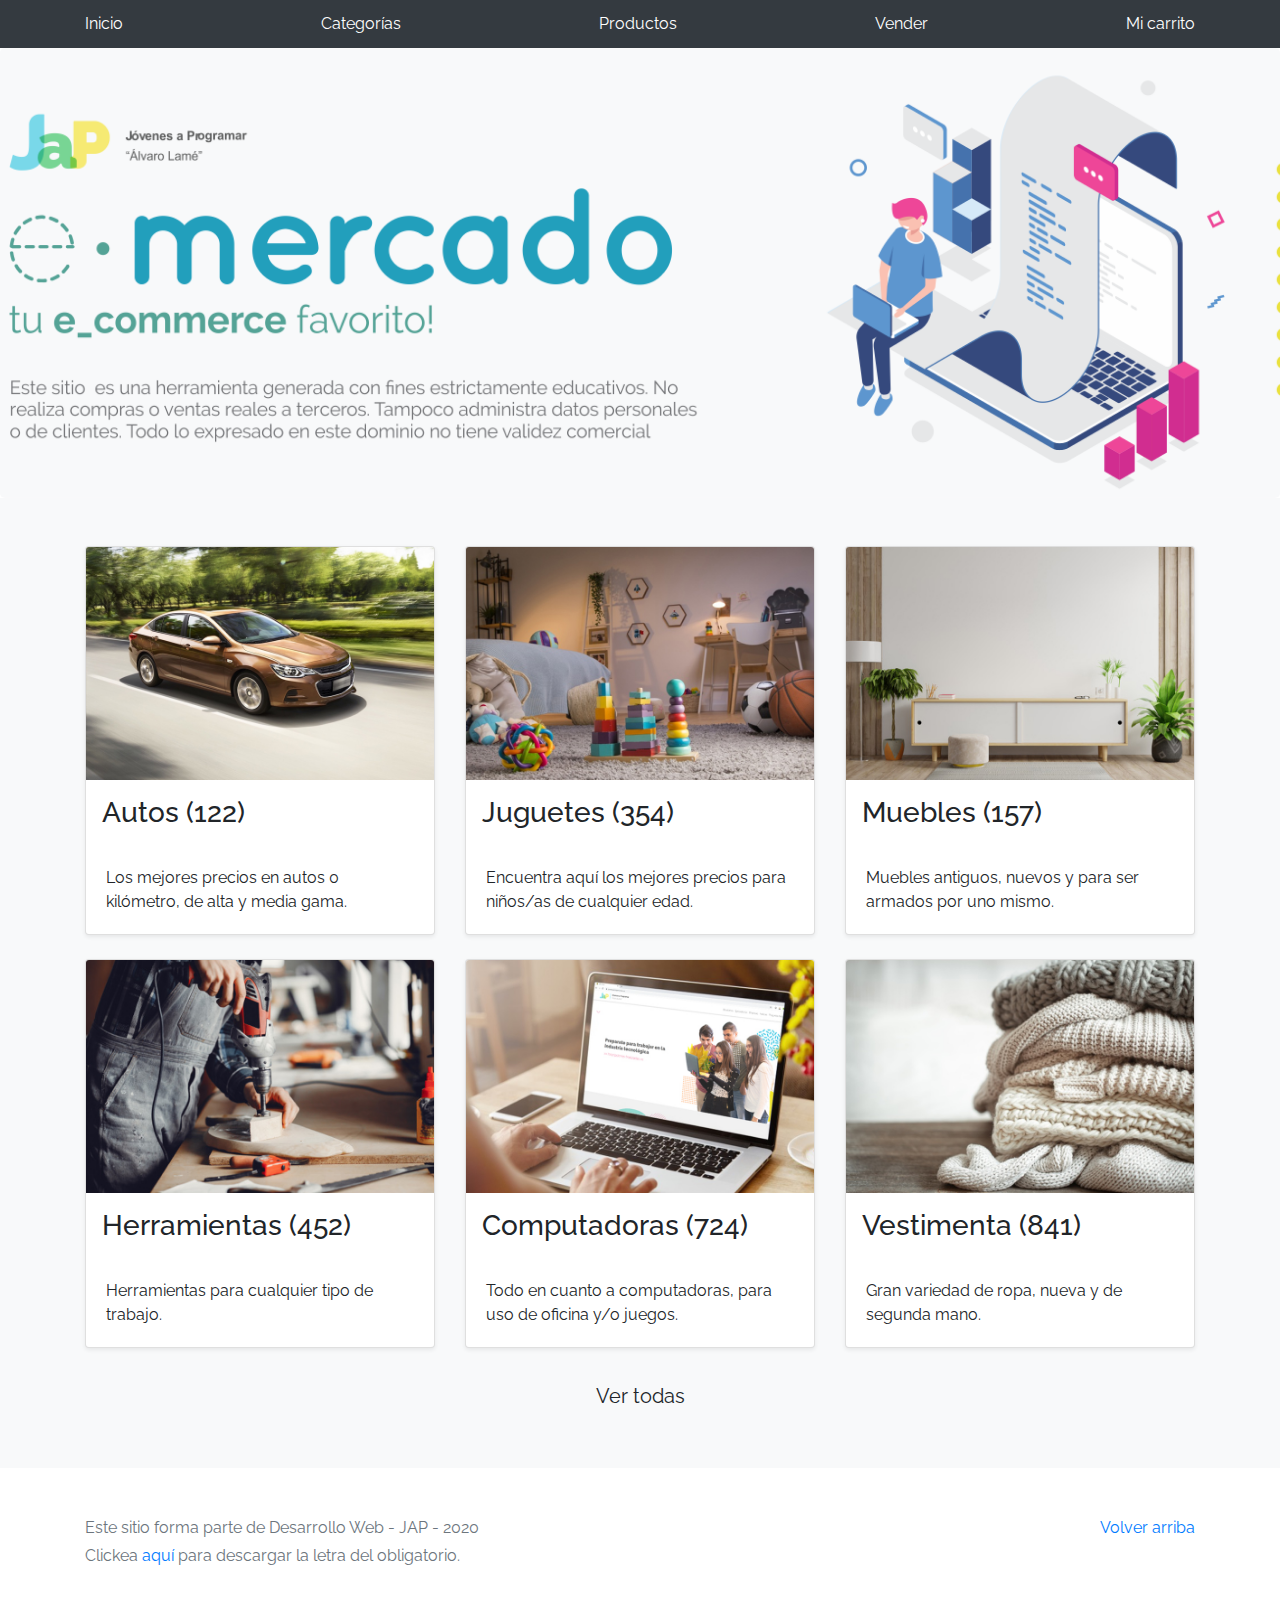
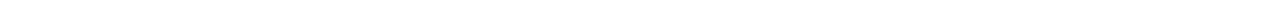
==== index.html @ dfb9ec4b "Add files via upload" ====
<!DOCTYPE html>
<!-- saved from url=(0049)https://getbootstrap.com/docs/4.3/examples/album/ -->
<html lang="en">
  <head>
    <meta http-equiv="Content-Type" content="text/html; charset=UTF-8">
    <meta name="viewport" content="width=device-width, initial-scale=1, shrink-to-fit=no">
    <meta name="description" content="">
    <title>eMercado - Todo lo que busques está aquí</title>

    <link rel="canonical" href="https://getbootstrap.com/docs/4.3/examples/album/">
    <link href="https://fonts.googleapis.com/css?family=Raleway:300,300i,400,400i,700,700i,900,900i" rel="stylesheet">
    <!-- Bootstrap core CSS -->
    <link href="css/bootstrap.min.css" rel="stylesheet">
    <link href="css/styles.css" rel="stylesheet">
  </head>
  <body>
    <nav class="site-header sticky-top py-1 bg-dark">
      <div class="container d-flex flex-column flex-md-row justify-content-between">
        <a class="py-2 d-none d-md-inline-block" href="index.html">Inicio</a>
        <a class="py-2 d-none d-md-inline-block" href="categories.html">Categorías</a>
        <a class="py-2 d-none d-md-inline-block" href="products.html">Productos</a>
        <a class="py-2 d-none d-md-inline-block" href="sell.html">Vender</a>
        <a class="py-2 d-none d-md-inline-block" href="cart.html">Mi carrito</a>
      </div>
    </nav>
    <main role="main">
      <section class="jumbotron text-center">
        <div class="m-5">
          <h1></h1>
        </div>
      </section>
      <div class="album py-5 bg-light">
        <div class="container">
          <div class="row">
            <div class="col-md-4">
              <a href="categories.html" class="card mb-4 shadow-sm custom-card">
                <img class="bd-placeholder-img card-img-top"  src="img/cat1.jpg">
                <h3 class="m-3">Autos (122)</h3>
                <div class="card-body">
                  <p class="card-text">Los mejores precios en autos 0 kilómetro, de alta y media gama.</p>
                </div>
              </a>
            </div>
            <div class="col-md-4">
                <a href="categories.html" class="card mb-4 shadow-sm custom-card">
                  <img class="bd-placeholder-img card-img-top" src="img/cat2.jpg">
                  <h3 class="m-3">Juguetes (354)</h3>
                  <div class="card-body">
                    <p class="card-text">Encuentra aquí los mejores precios para niños/as de cualquier edad.</p>
                  </div>
                </a>
            </div>
            <div class="col-md-4">
                <a href="categories.html" class="card mb-4 shadow-sm custom-card">
                  <img class="bd-placeholder-img card-img-top" src="img/cat3.jpg">
                  <h3 class="m-3">Muebles (157)</h3>
                  <div class="card-body">
                    <p class="card-text">Muebles antiguos, nuevos y para ser armados por uno mismo.</p>
                  </div>
                </a>
            </div>
            <div class="col-md-4">
                <a href="categories.html" class="card mb-4 shadow-sm custom-card">
                  <img class="bd-placeholder-img card-img-top" src="img/cat4.jpg">
                  <h3 class="m-3">Herramientas (452)</h3>
                  <div class="card-body">
                    <p class="card-text">Herramientas para cualquier tipo de trabajo.</p>
                  </div>
                </a>
            </div>
            <div class="col-md-4">
                <a href="categories.html" class="card mb-4 shadow-sm custom-card">
                  <img class="bd-placeholder-img card-img-top" src="img/cat5.jpg">
                  <h3 class="m-3">Computadoras (724)</h3>
                  <div class="card-body">
                    <p class="card-text">Todo en cuanto a computadoras, para uso de oficina y/o juegos.</p>
                  </div>
                </a>
            </div>
            <div class="col-md-4">
                <a href="categories.html" class="card mb-4 shadow-sm custom-card">
                  <img class="bd-placeholder-img card-img-top" src="img/cat6.jpg">
                  <h3 class="m-3">Vestimenta (841)</h3>
                  <div class="card-body">
                    <p class="card-text">Gran variedad de ropa, nueva y de segunda mano.</p>
                  </div>
                </a>
            </div>
          </div>
          <div class="row">
              <a type="button" class="btn btn-light btn-lg btn-block" href="categories.html">Ver todas</a>
          </div>
        </div>
      </div>
    </main>
    <footer class="text-muted">
      <div class="container">
        <p class="float-right">
          <a href="#">Volver arriba</a>
        </p>
        <p>Este sitio forma parte de Desarrollo Web - JAP - 2020</p>
        <p>Clickea <a target="_blank" href="Letra.pdf">aquí</a> para descargar la letra del obligatorio.</p>
      </div>
    </footer>
    <script src="js/jquery-3.4.1.min.js"></script>
    <script src="js/bootstrap.bundle.min.js"></script>
    <script src="js/init.js"></script>
  </body>
</html>
---- css/styles.css ----
.jumbotron, .card-body, .container, .site-header{
    font-family: 'Raleway', serif !important;
}

.jumbotron .display-4{
    font-weight: bold;
}

.jumbotron {
  height: 50vh;
  padding: 5em inherit;
  margin-bottom: 0;
  background-color: #53C0FB;
  background: url('../img/cover_back.png');
  background-size: cover;
  background-position: center;
  background-repeat: no-repeat;
  color: black;
  font-weight: bold;
}

@media (min-width: 768px) {
  .jumbotron {
    padding-top: 6rem;
    padding-bottom: 6rem;
  }
}

.jumbotron p:last-child {
  margin-bottom: 0;
}

.jumbotron-heading {
  font-weight: 300;
}

.jumbotron .container {
  max-width: 40rem;
  background-color: rgba(255, 255, 255, 0.5);
  border-radius: 10px;
  text-shadow: 1px 1px 2px grey;
}

.jumbotron .lead{
  font-size: 38px;
}

footer {
  padding-top: 3rem;
  padding-bottom: 3rem;
}

footer p {
  margin-bottom: .25rem;
}

.site-header a {
  color: white;
  transition: ease-in-out color .15s;
}

.light-text {
  color: white;
}

.site-header .dropdown-menu a {
  color: black;
}

.dropzone{
  border: 2px dashed #0087F7;
  border-radius: 5px;
  background: white;
}

.alert{
  position: fixed;
  top:80px;
  width: 50%;
  left: 50%;
  transform: translate(-50%, 0);
}

.lds-ring {
  display: inline-block;
  position: relative;
  width: 64px;
  height: 64px;
  top:50%;
  left: 50%;
}
.lds-ring div {
  box-sizing: border-box;
  display: block;
  position: absolute;
  width: 51px;
  height: 51px;
  margin: 6px;
  border: 6px solid #fff;
  border-radius: 50%;
  animation: lds-ring 1.2s cubic-bezier(0.5, 0, 0.5, 1) infinite;
  border-color: #fff transparent transparent transparent;
}
.lds-ring div:nth-child(1) {
  animation-delay: -0.45s;
}
.lds-ring div:nth-child(2) {
  animation-delay: -0.3s;
}
.lds-ring div:nth-child(3) {
  animation-delay: -0.15s;
}
@keyframes lds-ring {
  0% {
    transform: rotate(0deg);
  }
  100% {
    transform: rotate(360deg);
  }
}

#spinner-wrapper{
  position: fixed;
  background-color: rgba(0,0,0,0.5);
  width:100%;
  height: 100%;
  top:0;
  left:0;
  z-index: 1021;
  display: none;
}

a.custom-card,
a.custom-card:hover {
  color: inherit;
  text-decoration: inherit;
}

.checked {
  color: orange;
}
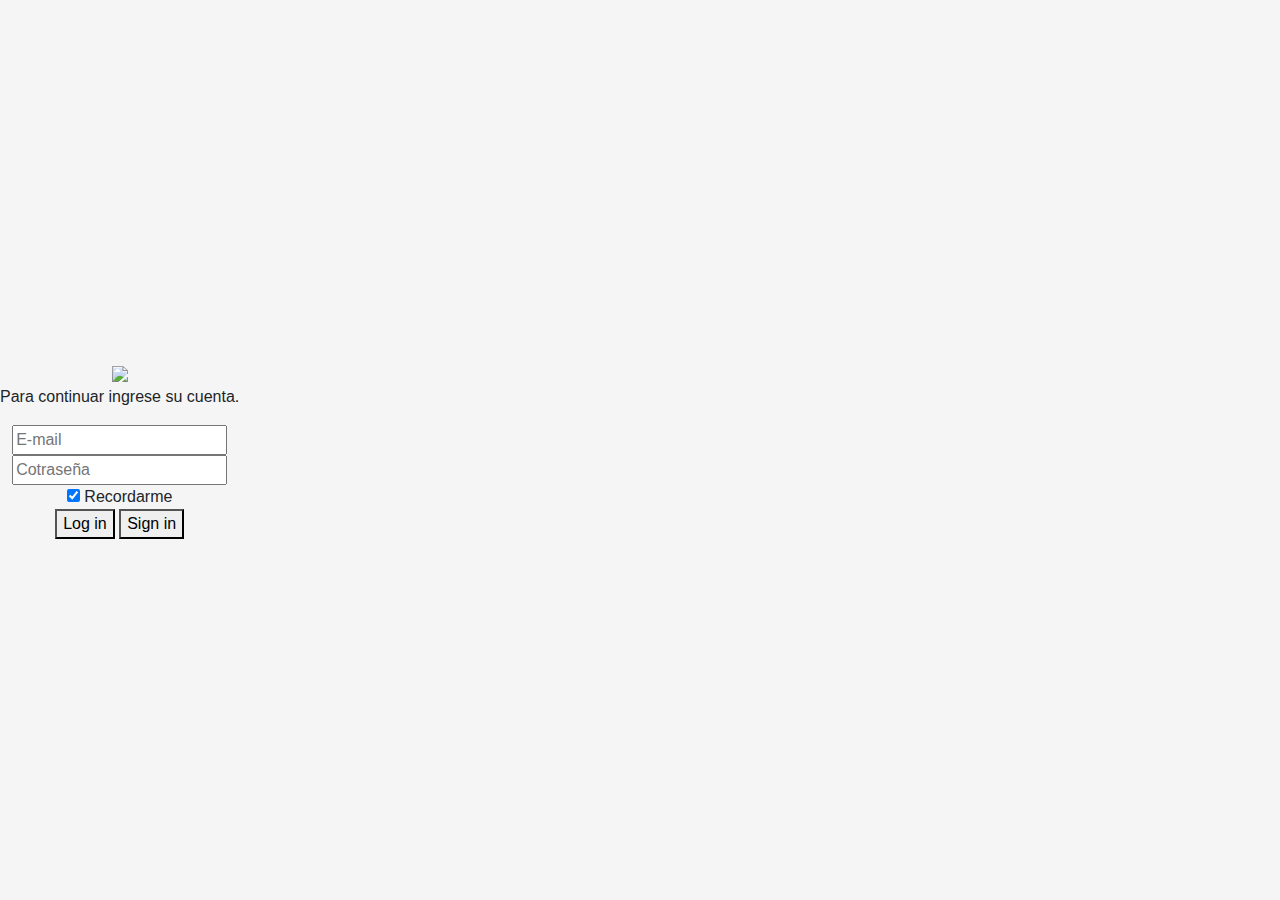
==== commit 284359be: "Add files via upload" ====
--- a/index.html
+++ b/index.html
@@ -1,109 +1,58 @@
 <!DOCTYPE html>
 <!-- saved from url=(0049)https://getbootstrap.com/docs/4.3/examples/album/ -->
 <html lang="en">
-  <head>
-    <meta http-equiv="Content-Type" content="text/html; charset=UTF-8">
-    <meta name="viewport" content="width=device-width, initial-scale=1, shrink-to-fit=no">
-    <meta name="description" content="">
-    <title>eMercado - Todo lo que busques está aquí</title>
 
-    <link rel="canonical" href="https://getbootstrap.com/docs/4.3/examples/album/">
-    <link href="https://fonts.googleapis.com/css?family=Raleway:300,300i,400,400i,700,700i,900,900i" rel="stylesheet">
-    <!-- Bootstrap core CSS -->
-    <link href="css/bootstrap.min.css" rel="stylesheet">
-    <link href="css/styles.css" rel="stylesheet">
-  </head>
-  <body>
-    <nav class="site-header sticky-top py-1 bg-dark">
-      <div class="container d-flex flex-column flex-md-row justify-content-between">
-        <a class="py-2 d-none d-md-inline-block" href="index.html">Inicio</a>
-        <a class="py-2 d-none d-md-inline-block" href="categories.html">Categorías</a>
-        <a class="py-2 d-none d-md-inline-block" href="products.html">Productos</a>
-        <a class="py-2 d-none d-md-inline-block" href="sell.html">Vender</a>
-        <a class="py-2 d-none d-md-inline-block" href="cart.html">Mi carrito</a>
-      </div>
-    </nav>
-    <main role="main">
-      <section class="jumbotron text-center">
-        <div class="m-5">
-          <h1></h1>
-        </div>
-      </section>
-      <div class="album py-5 bg-light">
-        <div class="container">
-          <div class="row">
-            <div class="col-md-4">
-              <a href="categories.html" class="card mb-4 shadow-sm custom-card">
-                <img class="bd-placeholder-img card-img-top"  src="img/cat1.jpg">
-                <h3 class="m-3">Autos (122)</h3>
-                <div class="card-body">
-                  <p class="card-text">Los mejores precios en autos 0 kilómetro, de alta y media gama.</p>
-                </div>
-              </a>
-            </div>
-            <div class="col-md-4">
-                <a href="categories.html" class="card mb-4 shadow-sm custom-card">
-                  <img class="bd-placeholder-img card-img-top" src="img/cat2.jpg">
-                  <h3 class="m-3">Juguetes (354)</h3>
-                  <div class="card-body">
-                    <p class="card-text">Encuentra aquí los mejores precios para niños/as de cualquier edad.</p>
-                  </div>
-                </a>
-            </div>
-            <div class="col-md-4">
-                <a href="categories.html" class="card mb-4 shadow-sm custom-card">
-                  <img class="bd-placeholder-img card-img-top" src="img/cat3.jpg">
-                  <h3 class="m-3">Muebles (157)</h3>
-                  <div class="card-body">
-                    <p class="card-text">Muebles antiguos, nuevos y para ser armados por uno mismo.</p>
-                  </div>
-                </a>
-            </div>
-            <div class="col-md-4">
-                <a href="categories.html" class="card mb-4 shadow-sm custom-card">
-                  <img class="bd-placeholder-img card-img-top" src="img/cat4.jpg">
-                  <h3 class="m-3">Herramientas (452)</h3>
-                  <div class="card-body">
-                    <p class="card-text">Herramientas para cualquier tipo de trabajo.</p>
-                  </div>
-                </a>
-            </div>
-            <div class="col-md-4">
-                <a href="categories.html" class="card mb-4 shadow-sm custom-card">
-                  <img class="bd-placeholder-img card-img-top" src="img/cat5.jpg">
-                  <h3 class="m-3">Computadoras (724)</h3>
-                  <div class="card-body">
-                    <p class="card-text">Todo en cuanto a computadoras, para uso de oficina y/o juegos.</p>
-                  </div>
-                </a>
-            </div>
-            <div class="col-md-4">
-                <a href="categories.html" class="card mb-4 shadow-sm custom-card">
-                  <img class="bd-placeholder-img card-img-top" src="img/cat6.jpg">
-                  <h3 class="m-3">Vestimenta (841)</h3>
-                  <div class="card-body">
-                    <p class="card-text">Gran variedad de ropa, nueva y de segunda mano.</p>
-                  </div>
-                </a>
-            </div>
-          </div>
-          <div class="row">
-              <a type="button" class="btn btn-light btn-lg btn-block" href="categories.html">Ver todas</a>
-          </div>
-        </div>
-      </div>
-    </main>
-    <footer class="text-muted">
-      <div class="container">
-        <p class="float-right">
-          <a href="#">Volver arriba</a>
-        </p>
-        <p>Este sitio forma parte de Desarrollo Web - JAP - 2020</p>
-        <p>Clickea <a target="_blank" href="Letra.pdf">aquí</a> para descargar la letra del obligatorio.</p>
-      </div>
-    </footer>
-    <script src="js/jquery-3.4.1.min.js"></script>
-    <script src="js/bootstrap.bundle.min.js"></script>
-    <script src="js/init.js"></script>
-  </body>
-</html>+<head>
+  <meta http-equiv="Content-Type" content="text/html; charset=UTF-8">
+  <meta name="viewport" content="width=device-width, initial-scale=1, shrink-to-fit=no">
+  <meta name="description" content="">
+  <title>eMercado - Todo lo que busques está aquí</title>
+
+  <link rel="canonical" href="https://getbootstrap.com/docs/4.3/examples/album/">
+  <link href="https://fonts.googleapis.com/css?family=Raleway:300,300i,400,400i,700,700i,900,900i" rel="stylesheet">
+  <!-- Bootstrap core CSS -->
+  <link href="css/bootstrap.min.css" rel="stylesheet">
+  <link href="css/styles.css" rel="stylesheet">
+  <style>
+    html, body{
+      height: 100%;
+    }
+
+    body {
+      display: -ms-flexbox;
+      display: flex;
+      -ms-flex-align: center;
+      align-items: center;
+      padding-top: 40px;
+      padding-bottom: 40px;
+      background-color: #f5f5f5;
+    }
+
+    .signin {
+      width: 100%;
+      max-width: 330px;
+      padding: 15px;
+      margin: auto;
+    }
+  </style>
+</head>
+
+<body class="text-center back">
+  <div class="formulario">
+    <img src="img\loginimg.png" width="500px">
+    <p>Para continuar ingrese su cuenta.</p>
+    <input id="mail" type="text" name="Email" placeholder="E-mail" required ><br>
+    <input id="pass" type="password" name="pwd" placeholder="Cotraseña" required ><br>
+    <div style="display: inline;">
+    <input type="checkbox" value="remember-me" checked> Recordarme
+    </div>
+    <br>
+    <div style="display: inline;">
+    <button id="login">Log in</button> <button id="signin">Sign in</button>
+    </div>
+  </div>
+  
+  <script src="js/init.js"></script>
+  <script src="js/login.js"></script>
+</body>
+</html>
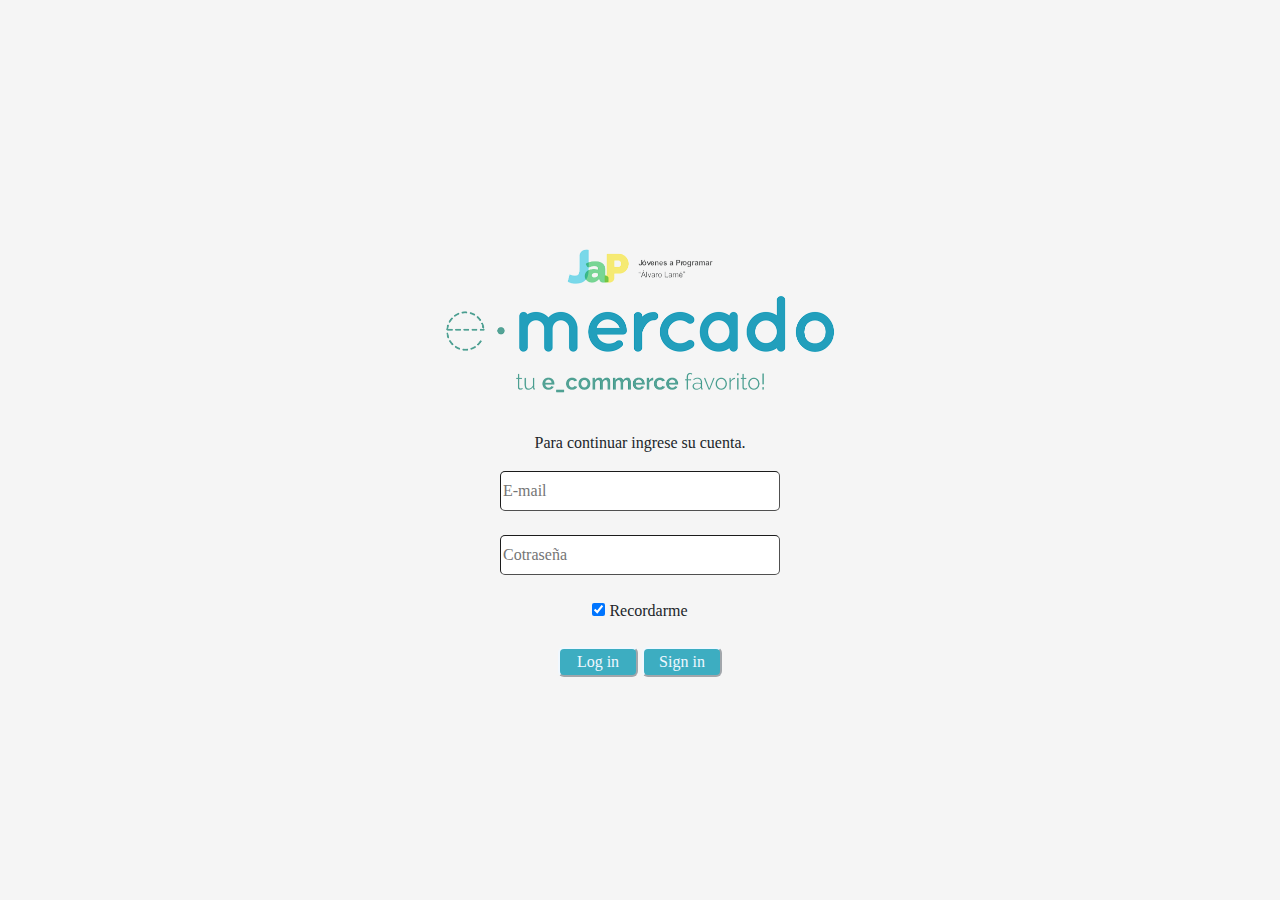
==== commit 4c58772c: "entrega 2" ====
--- a/index.html
+++ b/index.html
@@ -1,58 +1,58 @@
-<!DOCTYPE html>
-<!-- saved from url=(0049)https://getbootstrap.com/docs/4.3/examples/album/ -->
-<html lang="en">
-
-<head>
-  <meta http-equiv="Content-Type" content="text/html; charset=UTF-8">
-  <meta name="viewport" content="width=device-width, initial-scale=1, shrink-to-fit=no">
-  <meta name="description" content="">
-  <title>eMercado - Todo lo que busques está aquí</title>
-
-  <link rel="canonical" href="https://getbootstrap.com/docs/4.3/examples/album/">
-  <link href="https://fonts.googleapis.com/css?family=Raleway:300,300i,400,400i,700,700i,900,900i" rel="stylesheet">
-  <!-- Bootstrap core CSS -->
-  <link href="css/bootstrap.min.css" rel="stylesheet">
-  <link href="css/styles.css" rel="stylesheet">
-  <style>
-    html, body{
-      height: 100%;
-    }
-
-    body {
-      display: -ms-flexbox;
-      display: flex;
-      -ms-flex-align: center;
-      align-items: center;
-      padding-top: 40px;
-      padding-bottom: 40px;
-      background-color: #f5f5f5;
-    }
-
-    .signin {
-      width: 100%;
-      max-width: 330px;
-      padding: 15px;
-      margin: auto;
-    }
-  </style>
-</head>
-
-<body class="text-center back">
-  <div class="formulario">
-    <img src="img\loginimg.png" width="500px">
-    <p>Para continuar ingrese su cuenta.</p>
-    <input id="mail" type="text" name="Email" placeholder="E-mail" required ><br>
-    <input id="pass" type="password" name="pwd" placeholder="Cotraseña" required ><br>
-    <div style="display: inline;">
-    <input type="checkbox" value="remember-me" checked> Recordarme
-    </div>
-    <br>
-    <div style="display: inline;">
-    <button id="login">Log in</button> <button id="signin">Sign in</button>
-    </div>
-  </div>
-  
-  <script src="js/init.js"></script>
-  <script src="js/login.js"></script>
-</body>
-</html>
+<!DOCTYPE html>
+<!-- saved from url=(0049)https://getbootstrap.com/docs/4.3/examples/album/ -->
+<html lang="en">
+
+<head>
+  <meta http-equiv="Content-Type" content="text/html; charset=UTF-8">
+  <meta name="viewport" content="width=device-width, initial-scale=1, shrink-to-fit=no">
+  <meta name="description" content="">
+  <title>eMercado - Todo lo que busques está aquí</title>
+
+  <link rel="canonical" href="https://getbootstrap.com/docs/4.3/examples/album/">
+  <link href="https://fonts.googleapis.com/css?family=Raleway:300,300i,400,400i,700,700i,900,900i" rel="stylesheet">
+  <!-- Bootstrap core CSS -->
+  <link href="css/bootstrap.min.css" rel="stylesheet">
+  <link href="css/styles.css" rel="stylesheet">
+  <style>
+    html, body{
+      height: 100%;
+    }
+
+    body {
+      display: -ms-flexbox;
+      display: flex;
+      -ms-flex-align: center;
+      align-items: center;
+      padding-top: 40px;
+      padding-bottom: 40px;
+      background-color: #f5f5f5;
+    }
+
+    .signin {
+      width: 100%;
+      max-width: 330px;
+      padding: 15px;
+      margin: auto;
+    }
+  </style>
+</head>
+
+<body class="text-center back">
+  <div class="formulario">
+    <img src="img\loginimg.png" width="500px">
+    <p>Para continuar ingrese su cuenta.</p>
+    <input id="mail" type="email" name="Email" placeholder="E-mail" required ><br>
+    <input id="pass" type="password" name="pwd" placeholder="Cotraseña" required ><br>
+    <div style="display: inline;">
+    <input type="checkbox" value="remember-me" checked> Recordarme
+    </div>
+    <br>
+    <div style="display: inline;">
+    <button id="login">Log in</button> <button id="signin">Sign in</button>
+    </div>
+  </div>
+  
+  <script src="js/init.js"></script>
+  <script src="js/login.js"></script>
+</body>
+</html>
